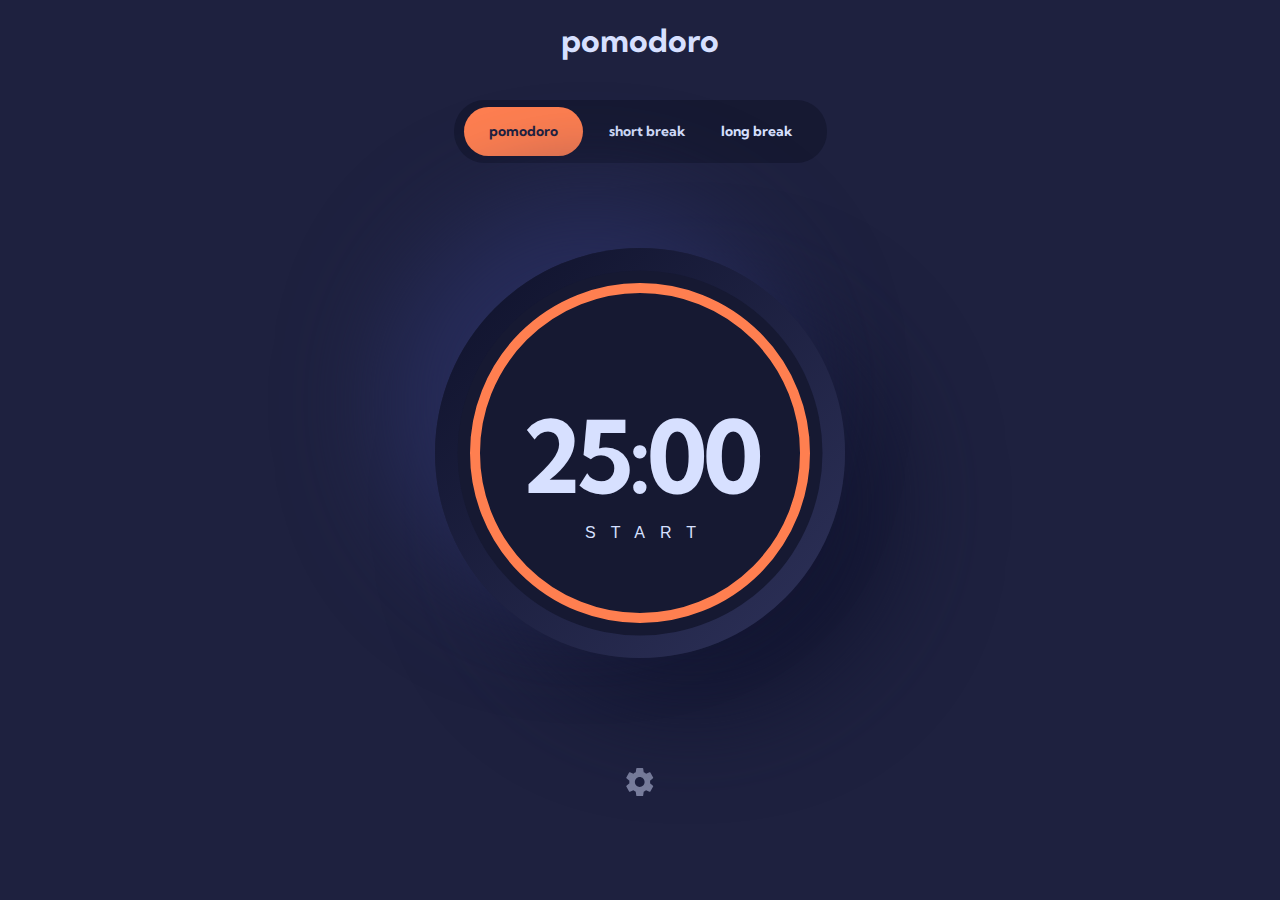
==== starter-code/index.html @ 8f007f90 "initial commit" ====
<!DOCTYPE html>
<html lang="en">
  <head>
    <meta charset="UTF-8" />
    <meta name="viewport" content="width=device-width, initial-scale=1.0" />

    <link
      rel="icon"
      type="image/png"
      sizes="32x32"
      href="./assets/favicon-32x32.png"
    />
    <link rel="preconnect" href="https://fonts.googleapis.com" />
    <link rel="preconnect" href="https://fonts.gstatic.com" crossorigin />
    <link
      href="https://fonts.googleapis.com/css2?family=Kumbh+Sans:wght@400;500;700&family=Roboto+Slab:wght@400;500;700&family=Space+Mono:wght@400;700&display=swap"
      rel="stylesheet"
    />
    <link rel="stylesheet" href="./app.css" />
    <title>Frontend Mentor | Pomodoro app</title>
  </head>
  <body>
    <div class="wrapper">
      <header>
        <h1>pomodoro</h1>
        <div class="timer-select__container">
          <div class="timer-select pom active">pomodoro</div>
          <div class="timer-select short">short break</div>
          <div class="timer-select long">long break</div>
        </div>
      </header>
      <main>
        <div class="circle__outer">
          <!-- pause restart -->
          <svg width="350" height="350" id="circle__container">
            <circle
              r="165"
              cx="175"
              cy="175"
              id="circle__progress-bar"
            ></circle>
          </svg>
          <div class="circle__inner">
            <h2 class="timer">25:00</h2>
          </div>
          <button class="btn" id="start-stop-btn">start</button>
        </div>
      </main>
      <footer>
        <img
          src="./assets/icon-settings.svg"
          alt="Settings"
          id="settings-icon"
        />
      </footer>

      <div class="settings hidden">
        <div class="settings__heading">
          <h2>Settings</h2>
          <img
            src="./assets/icon-close.svg"
            alt="Close Settings"
            class="settings__close-icon"
          />
        </div>
        <form action="">
          <div class="settings__time">
            <h2>Time (minutes)</h2>
            <div class="settings__inputs">
              <div class="input-container">
                <label for="pomodoro">pomodoro</label>
                <div class="interval-selector">
                  <input
                    min="0"
                    max="90"
                    type="number"
                    name="pomodoro"
                    id="pomodoro"
                  />
                  <div class="arrows">
                    <img
                      src="./assets/icon-arrow-up.svg"
                      alt="up arrow"
                      id="pom-increase"
                      class="up"
                    />
                    <img
                      src="./assets/icon-arrow-down.svg"
                      alt="down arrow"
                      id="pom-decrease"
                      class="down"
                    />
                  </div>
                </div>
              </div>
              <div class="input-container">
                <label for="short-break">short break</label>
                <div class="interval-selector">
                  <input
                    type="number"
                    name="short-break"
                    id="short-break"
                    min="0"
                    max="90"
                  />
                  <div class="arrows">
                    <img
                      src="./assets/icon-arrow-up.svg"
                      alt="up arrow"
                      id="short-increase"
                      class="up"
                    />
                    <img
                      src="./assets/icon-arrow-down.svg"
                      alt="down arrow"
                      id="short-decrease"
                      class="down"
                    />
                  </div>
                </div>
              </div>
              <div class="input-container">
                <label for="long-break">long break</label>
                <div class="interval-selector">
                  <input
                    type="number"
                    name="long-break"
                    id="long-break"
                    min="0"
                    max="90"
                  />
                  <div class="arrows">
                    <img
                      src="./assets/icon-arrow-up.svg"
                      alt="up arrow"
                      id="long-increase"
                      class="up"
                    />
                    <img
                      src="./assets/icon-arrow-down.svg"
                      alt="down arrow"
                      id="long-decrease"
                      class="down"
                    />
                  </div>
                </div>
              </div>
            </div>
          </div>
          <div class="settings__choices font-choice-container">
            <h2>Font</h2>
            <div class="font choice-container">
              <div class="choice-circle" id="kumbh">Aa</div>
              <div class="choice-circle" id="roboto">Aa</div>
              <div class="choice-circle" id="mono">Aa</div>
            </div>
          </div>
          <div class="settings__choices">
            <h2>Color</h2>
            <div class="color choice-container">
              <div class="choice-circle" id="coral"></div>
              <div class="choice-circle" id="cyan"></div>
              <div class="choice-circle" id="purple"></div>
            </div>
          </div>
          <button type="submit" id="btn__apply">Apply</button>
        </form>
      </div>
    </div>
    <div id="overlay" class="hidden"></div>
    <script src="./app.js"></script>
  </body>
</html>
---- starter-code/app.css ----
* {
  margin: 0;
  padding: 0;
  box-sizing: border-box;
}

.wrapper {
  height: 100vh;
  width: 100%;
  display: flex;
  flex-direction: column;
  align-items: center;
  font-family: Kumbh Sans;
  font-weight: 700;
  background-color: #1e213f;
  color: #d7e0ff;
  position: relative;
}

header {
  width: 100%;
  display: flex;
  margin-top: 20px;
  margin-bottom: -30px;
  flex-direction: column;
  align-items: center;
  justify-content: center;
}

h1 {
  margin-bottom: 20px;
  font-size: 32px;
}

.timer-select__container {
  background-color: #161932;
  width: 373px;
  height: 63px;
  display: flex;
  justify-content: space-evenly;
  align-items: center;
  margin-top: 20px;
  border-radius: 31px;
  font-size: 14px;
  line-height: 17px;
  letter-spacing: 0px;
  text-align: left;
  position: relative;
}
.timer-select {
  position: absolute;
  padding: 16px 25px;
}
.pom {
  left: 10px;
}
.short {
  left: 130px;
}
.long {
  right: 10px;
}

.active {
  background-color: #f87070;
  color: #1e213f;
  border-radius: 30px;
}

/*************************************************************** 
* Timer 
*
************************************************************** */

main {
  margin-top: 5px;
  position: relative;
  width: 100%;
  height: 70%;
}

.circle__outer {
  position: absolute;
  height: 410px;
  width: 410px;
  background: linear-gradient(315deg, #2e325a 0%, #0e112a 100%);
  box-shadow: -50px -50px 100px #272c5a, 50px 50px 100px #121530;
  top: 50%; /* position the top  edge of the element at the middle of the parent */
  left: 50%; /* position the left edge of the element at the middle of the parent */
  transform: translate(
    -50%,
    -50%
  ); /* This is a shorthand of translateX(-50%) and translateY(-50%) */
  border-radius: 50%;
  z-index: 0;
}

.circle__inner {
  position: absolute;
  height: 365px;
  width: 365px;
  background: #161932;
  top: 50%; /* position the top  edge of the element at the middle of the parent */
  left: 50%; /* position the left edge of the element at the middle of the parent */
  transform: translate(
    -50%,
    -50%
  ); /* This is a shorthand of translateX(-50%) and translateY(-50%) */
  border-radius: 50%;
  display: flex;
  justify-content: center;
  align-items: center;
  flex-direction: column;
  z-index: 0;
}

#circle__container {
  position: absolute;
  top: 50%; /* position the top  edge of the element at the middle of the parent */
  left: 50%; /* position the left edge of the element at the middle of the parent */
  transform: translate(
    -50%,
    -50%
  ); /* This is a shorthand of translateX(-50%) and translateY(-50%) */
  border-radius: 50%;
  z-index: 3;
}

#circle__progress-bar {
  stroke: #f87070;
  stroke-width: 10;
  fill: none;
  z-index: 3;
  /* ADDED IN JS
  *
  stroke-dasharray: 630;
  /* if the stroke-dashoffset is 0 then the progress will be zero @ 3:00 from video below
  https://youtu.be/f7XUZFexSgo
  
  stroke-dashoffset: 0; */

  /*
  If you want the progress bar to start at the top rotate it 270 deg or minus 90 degrees and set the transform origin to center
  */
  transform: rotate(-90deg);
  transform-origin: center;
  stroke-linecap: round;
}

.timer {
  font-size: 100px;
  line-height: 124px;
  text-align: center;
  letter-spacing: -5px;
  margin-top: 5px;
}
.btn {
  background: transparent;
  border: none;
  font-size: 16px;
  line-height: 20px;
  letter-spacing: 15px;
  color: #d7e0ff;
  text-transform: uppercase;
  margin-top: 10px;
  cursor: pointer;
  z-index: 4;
  position: absolute;
  bottom: 115px;
  left: 150px;
}

/*************************************************************** 
* Setting Modal 
*
************************************************************** */
.settings {
  height: 464px;
  width: 540px;
  color: #121530;
  position: absolute;
  background-color: #fff;
  top: 50%;
  left: 50%;
  transform: translate(-50%, -50%);
  border-radius: 30px;
  display: flex;
  flex-direction: column;
  justify-content: space-evenly;
  z-index: 99;
}
.settings__heading {
  border-bottom: 1px solid #e3e1e1;
  padding-left: 35px;
  margin-top: 35px;
  height: 20%;
  position: relative;
  font-size: 24px;
}
.settings__close-icon {
  position: absolute;
  right: 35px;
  top: 15px;
  cursor: pointer;
}

form {
  height: 90%;
  margin: 10px 30px;
}
.settings__time {
  height: 40%;
  display: flex;
  flex-direction: column;
  justify-content: space-evenly;
}

.settings__inputs {
  display: flex;
  justify-content: space-between;
  border-bottom: 1px solid #e3e1e1;
  padding-bottom: 15px;
}
.input-container {
  display: flex;
  width: 140px;
  flex-direction: column;
  font-size: 12px;
  color: #a5a6b2;
  position: relative;
}
form h2 {
  font-size: 13px;
  line-height: 16px;
  letter-spacing: 5px;
  text-transform: uppercase;
  color: #161932;
}
input[type='number'] {
  width: 100%;
  /* font-family: Kumbh Sans; */
  background-color: #eff1fa;
  padding: 10px 20px;
  border: none;
  border-radius: 10px;

  font-size: 18px;
  font-weight: 700;
}
input:focus {
  outline: none;
}

input[type='number']::-webkit-inner-spin-button,
input[type='number']::-webkit-outer-spin-button {
  -webkit-appearance: none;
  margin: 0;
}

.arrows {
  display: flex;
  flex-direction: column;
  justify-content: space-between;
  cursor: pointer;
  margin-right: 10px;
  position: absolute;
  height: 20px;
  right: 10px;
  top: 30px;
}
/* #pom-up {
  margin-bottom: 10px;
} */

.interval-selector {
  border: none;
  border-radius: 10px;
  /* padding: 10px 0;
  background-color: #eff1fa; */
  width: 140px;
  /* margin-right: 25px; */
  display: flex;
  justify-content: space-around;
  margin-top: 5px;
}

.settings__choices {
  display: flex;
  justify-content: space-between;
  align-items: center;
  height: 100px;
}

.choice-container {
  width: 200px;
  display: flex;
  justify-content: space-evenly;
}

.choice-circle {
  height: 40px;
  width: 40px;
  border-radius: 50%;
  display: flex;
  align-items: center;
  justify-content: center;
  cursor: pointer;
  background-color: #e3e1e1;
}

#kumbh {
  font-family: 'Kumbh Sans';
}

#roboto {
  font-family: 'Roboto Slab';
}

#mono {
  font-family: 'Space Mono';
}

.font-selected {
  background-color: #161932;
  color: #fff;
}

.font-choice-container {
  border-bottom: 1px solid #e3e1e1;
}
#coral {
  background-color: #f87070;
}

#cyan {
  background-color: #70f3f8;
}

#purple {
  background-color: #d881f8;
}

.color-selected {
  background-image: url('./assets/icons8-check-icon.svg');
  background-position: center;
  background-size: 25px;
  background-repeat: no-repeat;
}

#btn__apply {
  position: absolute;
  /* font-family: 'Kumbh Sans'; */
  font-weight: 700;
  font-size: 16px;
  width: 140px;
  height: 53px;
  color: #fff;
  border: none;
  background-color: #f87070;
  border-radius: 30px;
  bottom: -25px;
  left: 200px;
  cursor: pointer;
}

.hidden {
  display: none;
}
#overlay {
  position: absolute;
  top: 0;
  left: 0;
  right: 0;
  bottom: 0;
  background-color: rgba(10, 12, 28, 0.6);
  z-index: 98;
}

#settings-icon {
  cursor: pointer;
}
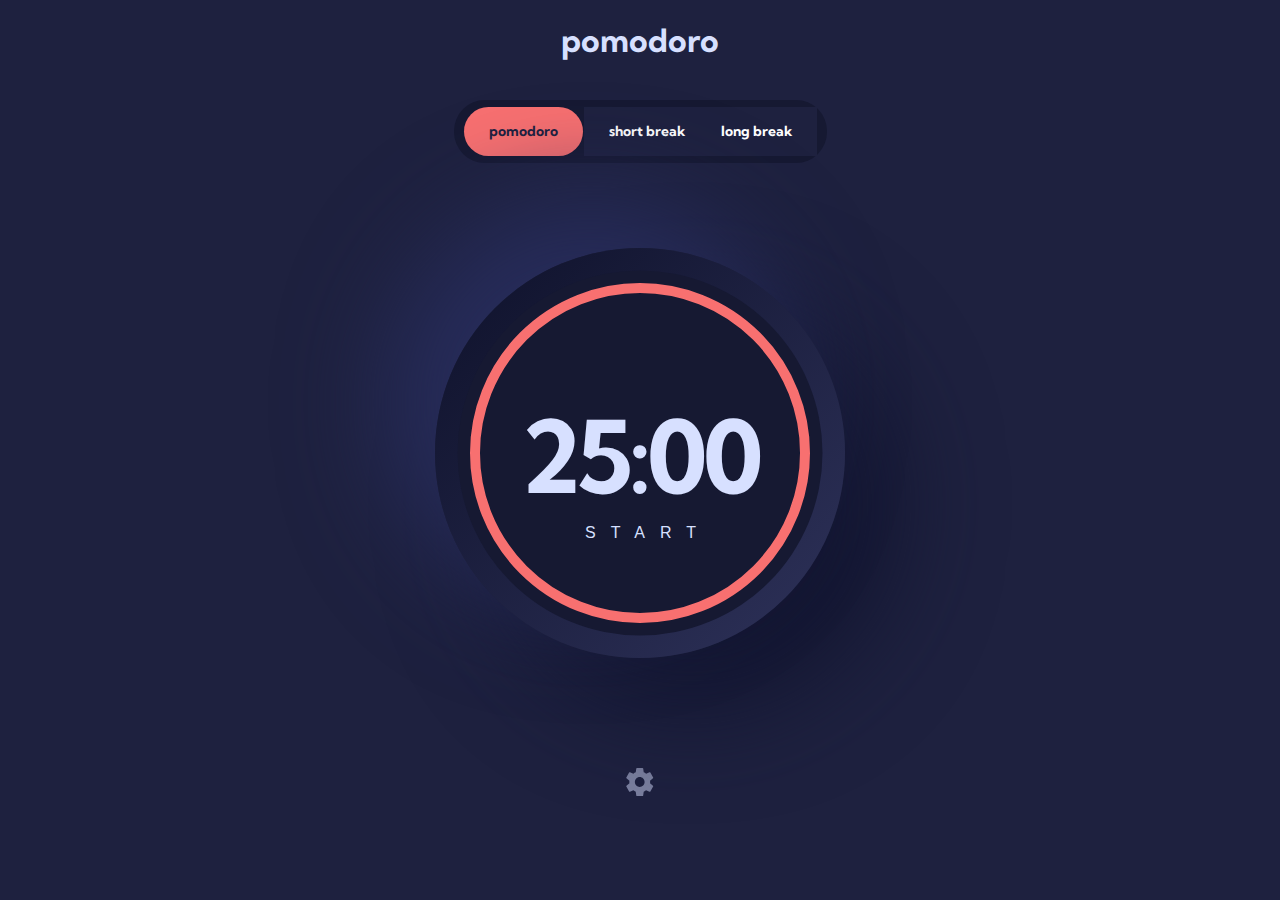
==== commit 7f2e587a: "fix timer progress bar for short and long break and transitioning between the different sessions" ====
--- a/starter-code/index.html
+++ b/starter-code/index.html
@@ -43,7 +43,9 @@
           <div class="circle__inner">
             <h2 class="timer">25:00</h2>
           </div>
-          <button class="btn" id="start-stop-btn">start</button>
+          <button class="btn start-stop-btn" id="start">start</button>
+          <button class="btn hidden" id="pause">pause</button>
+          <button class="btn hidden" id="start">restart</button>
         </div>
       </main>
       <footer>
@@ -158,9 +160,9 @@
           <div class="settings__choices">
             <h2>Color</h2>
             <div class="color choice-container">
-              <div class="choice-circle" id="coral"></div>
-              <div class="choice-circle" id="cyan"></div>
-              <div class="choice-circle" id="purple"></div>
+              <div class="choice-circle coral-color" id="coral"></div>
+              <div class="choice-circle cyan-color" id="cyan"></div>
+              <div class="choice-circle purple-color" id="purple"></div>
             </div>
           </div>
           <button type="submit" id="btn__apply">Apply</button>
--- a/starter-code/app.css
+++ b/starter-code/app.css
@@ -50,6 +50,8 @@
 .timer-select {
   position: absolute;
   padding: 16px 25px;
+  background-color: #1e213f;
+  color: #fff;
 }
 .pom {
   left: 10px;
@@ -145,6 +147,7 @@
   transform: rotate(-90deg);
   transform-origin: center;
   stroke-linecap: round;
+  transition: all 2s;
 }
 
 .timer {
@@ -170,6 +173,10 @@
   left: 150px;
 }
 
+.restart {
+  left: 125px;
+}
+
 /*************************************************************** 
 * Setting Modal 
 *
@@ -328,15 +335,15 @@
 .font-choice-container {
   border-bottom: 1px solid #e3e1e1;
 }
-#coral {
+.coral-color {
   background-color: #f87070;
 }
 
-#cyan {
+.cyan-color {
   background-color: #70f3f8;
 }
 
-#purple {
+.purple-color {
   background-color: #d881f8;
 }
 
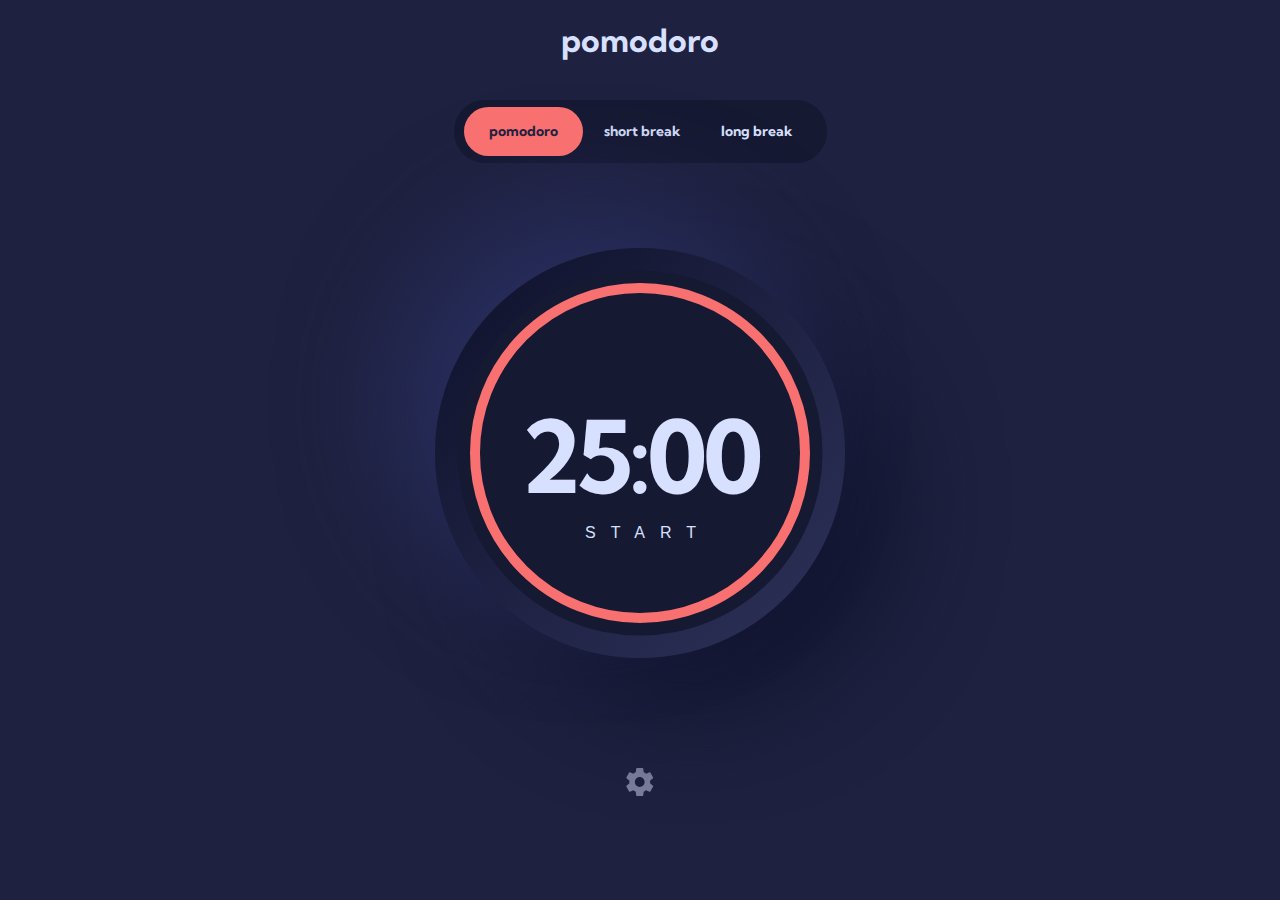
==== commit 09cd4b0a: "refactor startStopBtn code into separate functions" ====
--- a/starter-code/index.html
+++ b/starter-code/index.html
@@ -25,8 +25,8 @@
         <h1>pomodoro</h1>
         <div class="timer-select__container">
           <div class="timer-select pom active">pomodoro</div>
-          <div class="timer-select short">short break</div>
-          <div class="timer-select long">long break</div>
+          <div class="timer-select short inactive">short break</div>
+          <div class="timer-select long inavtive">long break</div>
         </div>
       </header>
       <main>
@@ -170,6 +170,7 @@
       </div>
     </div>
     <div id="overlay" class="hidden"></div>
+    <script src="./settings.js"></script>
     <script src="./app.js"></script>
   </body>
 </html>
--- a/starter-code/app.css
+++ b/starter-code/app.css
@@ -10,7 +10,7 @@
   display: flex;
   flex-direction: column;
   align-items: center;
-  font-family: Kumbh Sans;
+  /* font-family: Kumbh Sans; */
   font-weight: 700;
   background-color: #1e213f;
   color: #d7e0ff;
@@ -50,23 +50,28 @@
 .timer-select {
   position: absolute;
   padding: 16px 25px;
-  background-color: #1e213f;
-  color: #fff;
 }
 .pom {
   left: 10px;
 }
 .short {
-  left: 130px;
+  left: 125px;
 }
 .long {
   right: 10px;
 }
 
 .active {
-  background-color: #f87070;
+  /* background-color: #f87070; */
   color: #1e213f;
   border-radius: 30px;
+  z-index: 2;
+}
+
+.inactive {
+  background-color: #161932;
+  color: #d7e0ff;
+  /* transition: background-color 3000ms linear; */
 }
 
 /*************************************************************** 
@@ -129,10 +134,11 @@
 }
 
 #circle__progress-bar {
-  stroke: #f87070;
+  /* stroke: #f87070; */
   stroke-width: 10;
   fill: none;
   z-index: 3;
+
   /* ADDED IN JS
   *
   stroke-dasharray: 630;
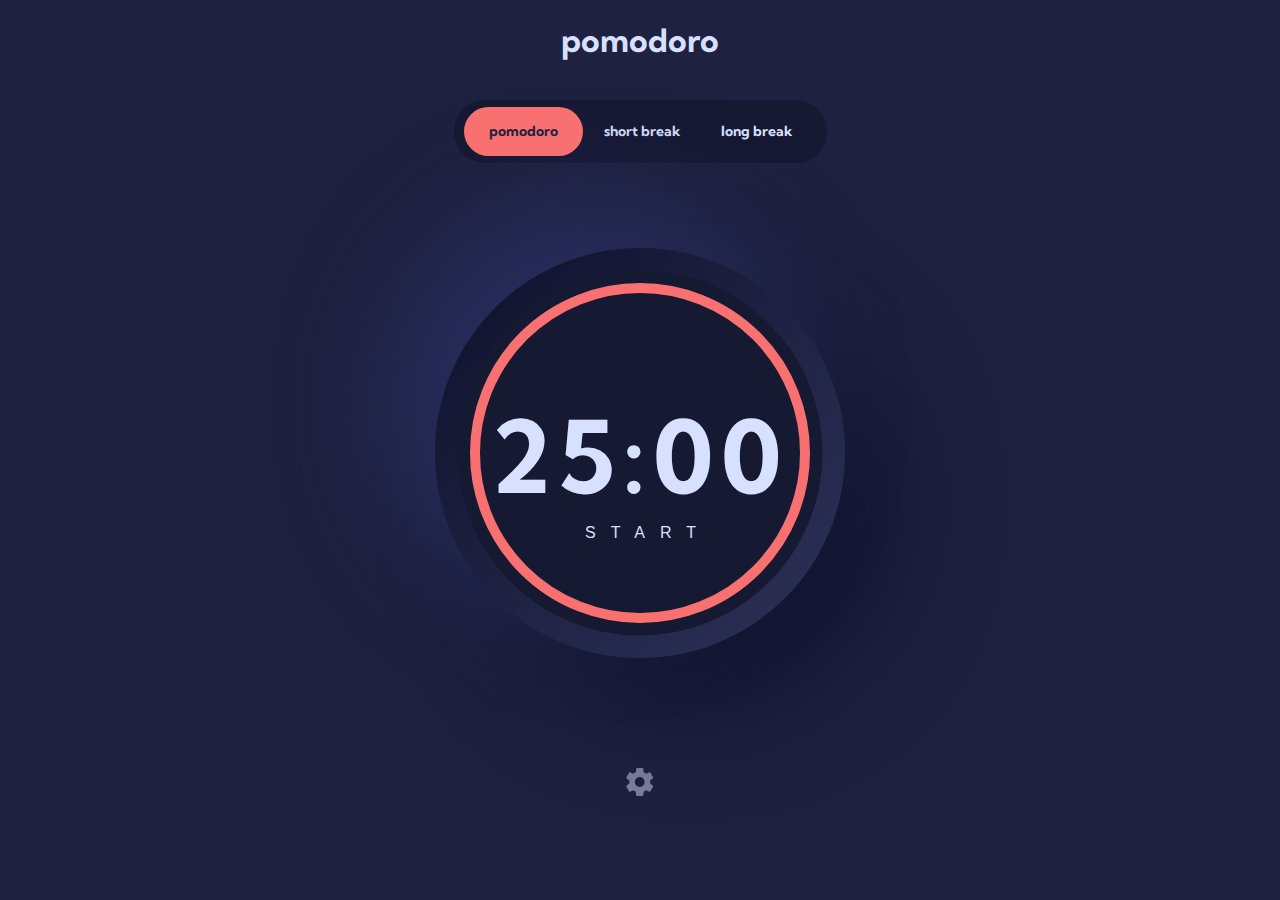
==== commit 6dd9729b: "make responsive for mobile devices, remove console.log() and unused buttons in html" ====
--- a/starter-code/index.html
+++ b/starter-code/index.html
@@ -32,7 +32,12 @@
       <main>
         <div class="circle__outer">
           <!-- pause restart -->
-          <svg width="350" height="350" id="circle__container">
+          <svg
+            viewBox="0 0 350 350"
+            width="350"
+            height="350"
+            id="circle__container"
+          >
             <circle
               r="165"
               cx="175"
@@ -44,8 +49,6 @@
             <h2 class="timer">25:00</h2>
           </div>
           <button class="btn start-stop-btn" id="start">start</button>
-          <button class="btn hidden" id="pause">pause</button>
-          <button class="btn hidden" id="start">restart</button>
         </div>
       </main>
       <footer>
--- a/starter-code/app.css
+++ b/starter-code/app.css
@@ -10,7 +10,6 @@
   display: flex;
   flex-direction: column;
   align-items: center;
-  /* font-family: Kumbh Sans; */
   font-weight: 700;
   background-color: #1e213f;
   color: #d7e0ff;
@@ -62,7 +61,6 @@
 }
 
 .active {
-  /* background-color: #f87070; */
   color: #1e213f;
   border-radius: 30px;
   z-index: 2;
@@ -71,7 +69,6 @@
 .inactive {
   background-color: #161932;
   color: #d7e0ff;
-  /* transition: background-color 3000ms linear; */
 }
 
 /*************************************************************** 
@@ -137,6 +134,8 @@
   /* stroke: #f87070; */
   stroke-width: 10;
   fill: none;
+  height: 350px;
+  width: 350px;
   z-index: 3;
 
   /* ADDED IN JS
@@ -162,6 +161,7 @@
   text-align: center;
   letter-spacing: -5px;
   margin-top: 5px;
+  letter-spacing: 7px;
 }
 .btn {
   background: transparent;
@@ -281,17 +281,11 @@
   right: 10px;
   top: 30px;
 }
-/* #pom-up {
-  margin-bottom: 10px;
-} */
 
 .interval-selector {
   border: none;
   border-radius: 10px;
-  /* padding: 10px 0;
-  background-color: #eff1fa; */
   width: 140px;
-  /* margin-right: 25px; */
   display: flex;
   justify-content: space-around;
   margin-top: 5px;
@@ -362,7 +356,6 @@
 
 #btn__apply {
   position: absolute;
-  /* font-family: 'Kumbh Sans'; */
   font-weight: 700;
   font-size: 16px;
   width: 140px;
@@ -392,3 +385,104 @@
 #settings-icon {
   cursor: pointer;
 }
+
+@media only screen and (max-width: 600px) {
+  .timer-select__container {
+    width: 327px;
+    font-size: 12px;
+  }
+  .short {
+    left: 110px;
+  }
+
+  .pom {
+    left: 5px;
+  }
+
+  .long {
+    right: 3px;
+  }
+
+  .timer {
+    font-size: 75px;
+    margin-top: -20px;
+    letter-spacing: 5px;
+  }
+  .circle__outer {
+    height: 300px;
+    width: 300px;
+  }
+  .circle__inner {
+    height: 276px;
+    width: 268px;
+  }
+
+  svg {
+    height: 270px;
+    width: 270px;
+  }
+  .btn {
+    font-size: 14px;
+    line-height: 17px;
+    letter-spacing: 13px;
+    bottom: 90px;
+    left: 105px;
+  }
+
+  .restart {
+    left: 88px;
+    letter-spacing: 10px;
+  }
+
+  .settings {
+    height: 585px;
+    width: 327px;
+  }
+
+  .settings__heading {
+    height: 10%;
+    font-size: 14px;
+    margin-top: 23px;
+  }
+
+  .settings__close-icon {
+    top: 3px;
+  }
+
+  .settings__time {
+    height: 40%;
+    align-items: center;
+    justify-content: space-evenly;
+    font-size: 11px;
+    margin-top: 15px;
+  }
+
+  .settings__inputs {
+    flex-direction: column;
+  }
+  .input-container {
+    width: 100%;
+    flex-direction: row;
+    justify-content: space-between;
+    margin-top: 10px;
+  }
+  label {
+    width: 125px;
+    margin-top: 15px;
+  }
+
+  .arrows {
+    top: 17px;
+  }
+
+  .settings__choices {
+    flex-direction: column;
+    justify-content: space-evenly;
+    height: 125px;
+  }
+
+  #btn__apply {
+    bottom: -25px;
+    left: 97px;
+  }
+}
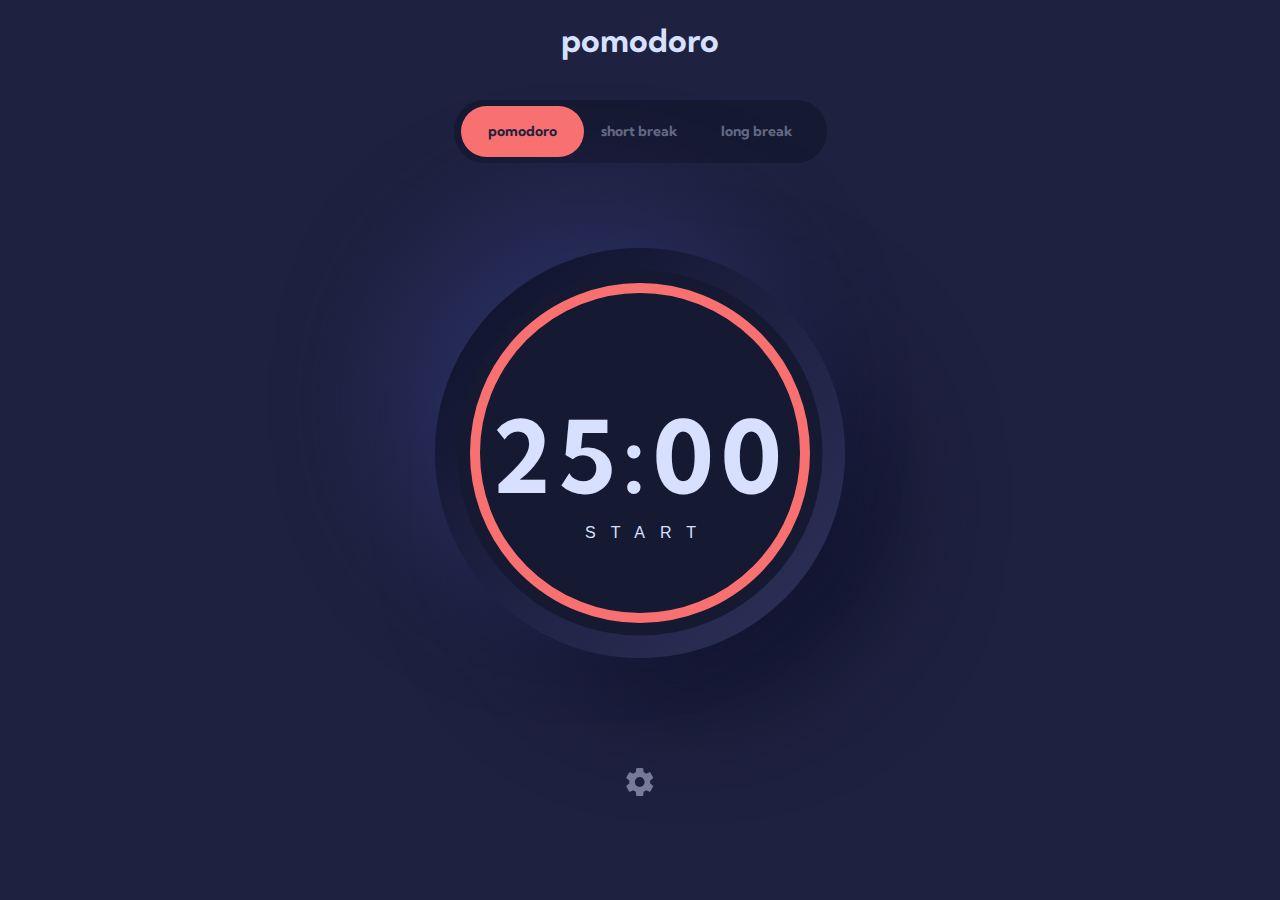
==== commit 448ebb6a: "finish styling of mobile, indicator slider for header" ====
--- a/starter-code/index.html
+++ b/starter-code/index.html
@@ -24,9 +24,10 @@
       <header>
         <h1>pomodoro</h1>
         <div class="timer-select__container">
-          <div class="timer-select pom active">pomodoro</div>
-          <div class="timer-select short inactive">short break</div>
-          <div class="timer-select long inavtive">long break</div>
+          <div class="indicator active"></div>
+          <div class="timer-select active-session" id="pom">pomodoro</div>
+          <div class="timer-select" id="short-break-header">short break</div>
+          <div class="timer-select" id="long-break-header">long break</div>
         </div>
       </header>
       <main>
--- a/starter-code/app.css
+++ b/starter-code/app.css
@@ -45,31 +45,59 @@
   letter-spacing: 0px;
   text-align: left;
   position: relative;
+  background-color: #161932;
 }
 .timer-select {
   position: absolute;
   padding: 16px 25px;
-}
-.pom {
-  left: 10px;
-}
-.short {
-  left: 125px;
-}
-.long {
+  color: #d7e0ff;
+  opacity: 0.4;
+}
+#pom {
+  left: 9px;
+  z-index: 2;
+}
+#short-break-header {
+  left: 122px;
+  z-index: 2;
+}
+
+#short-break-header:hover,
+#long-break-header:hover,
+#pom:hover {
+  opacity: 1;
+  cursor: pointer;
+}
+#long-break-header {
   right: 10px;
-}
-
-.active {
+  z-index: 2;
+}
+
+.indicator {
+  transition: all 1s;
+
+  color: #161932;
+  width: calc(33%);
+  height: 80%;
+  position: absolute;
+  z-index: 1;
+  border-radius: 30px;
+  left: 2%;
+}
+
+.active-session {
   color: #1e213f;
+  opacity: 1;
+}
+
+/* .active {
+  position: absolute;
+  height: 50px;
+  
+  left: 2%;
   border-radius: 30px;
-  z-index: 2;
-}
-
-.inactive {
-  background-color: #161932;
-  color: #d7e0ff;
-}
+  z-index: 1;
+} */
 
 /*************************************************************** 
 * Timer 
@@ -391,15 +419,15 @@
     width: 327px;
     font-size: 12px;
   }
-  .short {
-    left: 110px;
-  }
-
-  .pom {
+  #short-break-header {
+    left: 105px;
+  }
+
+  #pom {
     left: 5px;
   }
 
-  .long {
+  #long-break-header {
     right: 3px;
   }
 
